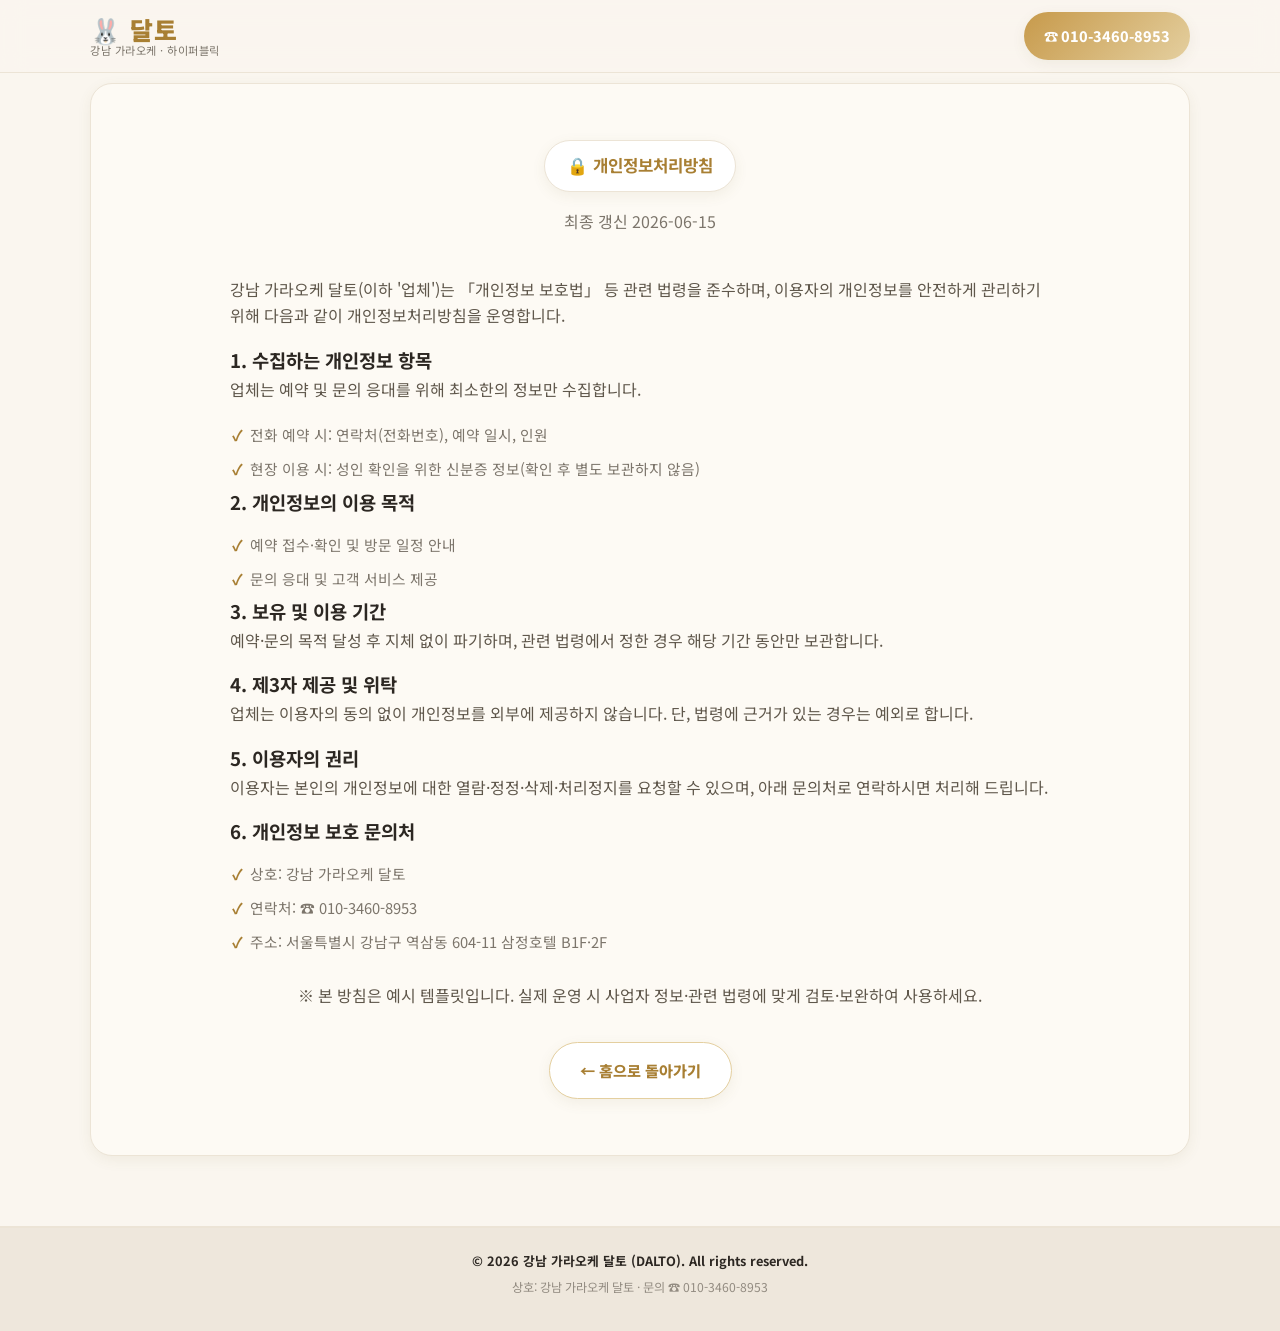
==== privacy.html @ 57aaef27 "법적 고지 페이지 추가로 푸터 완성 (개인정보처리방침·이용약관) - privacy.html / terms.html 생성 (예시 템플릿, 동일 스타일) - 푸터 하단에 법적 고지 내" ====
<!DOCTYPE html>
<html lang="ko">
<head>
  <meta charset="UTF-8" />
  <meta name="viewport" content="width=device-width, initial-scale=1.0" />
  <title>개인정보처리방침 | 강남 가라오케 달토</title>
  <meta name="description" content="강남 가라오케 달토 개인정보처리방침 — 수집 항목, 이용 목적, 보유 기간, 문의처 안내." />
  <meta name="robots" content="index, follow" />
  <link rel="canonical" href="https://daltokr24.example.com/privacy.html" />
  <link rel="preconnect" href="https://fonts.googleapis.com" />
  <link rel="preconnect" href="https://fonts.gstatic.com" crossorigin />
  <link href="https://fonts.googleapis.com/css2?family=Noto+Sans+KR:wght@400;500;700;900&display=swap" rel="stylesheet" />
  <link rel="stylesheet" href="styles.css" />
</head>
<body>
  <header class="site-header">
    <div class="nav-container">
      <a href="index.html#home" class="brand">
        <span class="brand-logo">🐰 달토</span>
        <span class="brand-sub">강남 가라오케 · 하이퍼블릭</span>
      </a>
      <a href="tel:010-3460-8953" class="nav-cta" style="margin-left:auto">☎ 010-3460-8953</a>
    </div>
  </header>

  <main>
    <div class="container blocks">
      <section class="block">
        <div class="block-head">
          <span class="chip">🔒 개인정보처리방침</span>
          <p class="block-lead">최종 갱신 2026-06-15</p>
        </div>
        <div class="prose">
          <p>강남 가라오케 달토(이하 '업체')는 「개인정보 보호법」 등 관련 법령을 준수하며, 이용자의 개인정보를 안전하게 관리하기 위해 다음과 같이 개인정보처리방침을 운영합니다.</p>

          <h3>1. 수집하는 개인정보 항목</h3>
          <p>업체는 예약 및 문의 응대를 위해 최소한의 정보만 수집합니다.</p>
          <ul class="list">
            <li>전화 예약 시: 연락처(전화번호), 예약 일시, 인원</li>
            <li>현장 이용 시: 성인 확인을 위한 신분증 정보(확인 후 별도 보관하지 않음)</li>
          </ul>

          <h3>2. 개인정보의 이용 목적</h3>
          <ul class="list">
            <li>예약 접수·확인 및 방문 일정 안내</li>
            <li>문의 응대 및 고객 서비스 제공</li>
          </ul>

          <h3>3. 보유 및 이용 기간</h3>
          <p>예약·문의 목적 달성 후 지체 없이 파기하며, 관련 법령에서 정한 경우 해당 기간 동안만 보관합니다.</p>

          <h3>4. 제3자 제공 및 위탁</h3>
          <p>업체는 이용자의 동의 없이 개인정보를 외부에 제공하지 않습니다. 단, 법령에 근거가 있는 경우는 예외로 합니다.</p>

          <h3>5. 이용자의 권리</h3>
          <p>이용자는 본인의 개인정보에 대한 열람·정정·삭제·처리정지를 요청할 수 있으며, 아래 문의처로 연락하시면 처리해 드립니다.</p>

          <h3>6. 개인정보 보호 문의처</h3>
          <ul class="list">
            <li>상호: 강남 가라오케 달토</li>
            <li>연락처: ☎ <a href="tel:010-3460-8953">010-3460-8953</a></li>
            <li>주소: 서울특별시 강남구 역삼동 604-11 삼정호텔 B1F·2F</li>
          </ul>
          <p class="note">※ 본 방침은 예시 템플릿입니다. 실제 운영 시 사업자 정보·관련 법령에 맞게 검토·보완하여 사용하세요.</p>
        </div>
        <p style="text-align:center"><a href="index.html" class="btn btn-ghost">← 홈으로 돌아가기</a></p>
      </section>
    </div>
  </main>

  <footer class="site-footer">
    <div class="footer-bottom">
      <div class="container footer-bottom-inner">
        <p class="footer-copy">© <span id="year"></span> 강남 가라오케 달토 (DALTO). All rights reserved.</p>
        <p class="footer-meta">상호: 강남 가라오케 달토 · 문의 ☎ 010-3460-8953</p>
      </div>
    </div>
  </footer>
  <script src="script.js"></script>
</body>
</html>
---- styles.css ----
/* ============================================================
   강남 가라오케 달토 — 소프트 카드 UI
   크림 배경 블록 · 아이콘 칩 · 부드러운 그림자 · 앱처럼 정돈된 프리미엄
   ============================================================ */
:root {
  --cream: #faf6ef;          /* 페이지 배경 */
  --cream-block: #fdfaf4;    /* 블록 배경 */
  --cream-deep: #f3ece0;     /* 강조 크림 블록 */
  --card: #ffffff;
  --gold: #c79a4b;
  --gold-soft: #e4cf9f;
  --gold-deep: #a87f33;
  --ink: #2c2722;            /* 본문 텍스트 */
  --ink-dim: #7c756b;        /* 보조 텍스트 */
  --accent: #b88a3e;         /* 예약 블록 */
  --accent-2: #8c6322;
  --line: #ece4d6;
  --shadow-sm: 0 4px 14px rgba(120, 96, 50, 0.08);
  --shadow-md: 0 14px 34px rgba(120, 96, 50, 0.12);
  --shadow-lg: 0 24px 60px rgba(120, 96, 50, 0.16);
  --radius: 22px;
  --radius-sm: 16px;
  --max: 1140px;
}

* { box-sizing: border-box; margin: 0; padding: 0; }
html { scroll-behavior: smooth; }

body {
  font-family: "Noto Sans KR", "Apple SD Gothic Neo", system-ui, sans-serif;
  background: var(--cream);
  color: var(--ink);
  line-height: 1.65;
  -webkit-font-smoothing: antialiased;
}

a { color: inherit; text-decoration: none; }
.container { max-width: var(--max); margin: 0 auto; padding: 0 20px; }

/* ============ 아이콘 칩 ============ */
.chip {
  display: inline-flex;
  align-items: center;
  gap: 8px;
  background: #fff;
  color: var(--gold-deep);
  font-weight: 700;
  font-size: 1.05rem;
  padding: 11px 22px;
  border-radius: 999px;
  box-shadow: var(--shadow-sm);
  border: 1px solid var(--line);
}
.chip-hero {
  background: rgba(255, 255, 255, 0.85);
  font-size: 0.82rem;
  letter-spacing: 1px;
  color: var(--gold-deep);
}
.chip-light {
  background: rgba(255, 255, 255, 0.22);
  color: #fff;
  border-color: rgba(255, 255, 255, 0.35);
  backdrop-filter: blur(4px);
}

/* ============ 헤더 / 내비게이션 ============ */
.site-header {
  position: sticky;
  top: 0;
  z-index: 100;
  background: rgba(250, 246, 239, 0.9);
  backdrop-filter: blur(12px);
  border-bottom: 1px solid var(--line);
}
.nav-container {
  max-width: var(--max);
  margin: 0 auto;
  padding: 0 20px;
  height: 72px;
  display: flex;
  align-items: center;
  gap: 24px;
}
.brand { display: flex; flex-direction: column; line-height: 1.15; }
.brand-logo { font-size: 1.55rem; font-weight: 900; letter-spacing: 1px; color: var(--gold-deep); }
.brand-sub { font-size: 0.7rem; color: var(--ink-dim); letter-spacing: 0.5px; }

.main-nav { margin-left: auto; }
.nav-menu { display: flex; list-style: none; gap: 2px; }
.nav-item { position: relative; }
.nav-item > a {
  display: block;
  padding: 25px 15px;
  font-weight: 700;
  font-size: 0.94rem;
  color: var(--ink);
  transition: color 0.2s;
}
.nav-item > a:hover { color: var(--gold-deep); }

.dropdown {
  position: absolute;
  top: 100%;
  left: 0;
  min-width: 224px;
  list-style: none;
  background: #fff;
  border: 1px solid var(--line);
  border-radius: var(--radius-sm);
  padding: 10px;
  opacity: 0;
  visibility: hidden;
  transform: translateY(10px);
  transition: all 0.22s ease;
  box-shadow: var(--shadow-md);
}
.nav-item:hover .dropdown,
.nav-item:focus-within .dropdown {
  opacity: 1; visibility: visible; transform: translateY(0);
}
.dropdown li a {
  display: block;
  padding: 11px 14px;
  font-size: 0.88rem;
  color: var(--ink-dim);
  border-radius: 10px;
  white-space: nowrap;
  transition: all 0.15s;
}
.dropdown li a:hover { color: var(--gold-deep); background: var(--cream-deep); }

.nav-cta {
  background: linear-gradient(135deg, var(--gold), var(--gold-soft));
  color: #fff;
  font-weight: 800;
  padding: 12px 20px;
  border-radius: 999px;
  font-size: 0.9rem;
  white-space: nowrap;
  box-shadow: var(--shadow-sm);
}

.nav-toggle { display: none; flex-direction: column; gap: 5px; background: none; border: none; cursor: pointer; margin-left: auto; }
.nav-toggle span { width: 26px; height: 2.5px; background: var(--gold-deep); border-radius: 2px; transition: 0.3s; }

/* ============ 히어로 ============ */
.hero {
  padding: 60px 20px;
  display: flex;
  justify-content: center;
}
.hero-card {
  width: 100%;
  max-width: var(--max);
  text-align: center;
  padding: 90px 36px;
  border-radius: 34px;
  background:
    radial-gradient(circle at 30% 20%, rgba(255, 255, 255, 0.55), transparent 50%),
    linear-gradient(135deg, #f6e7c6, #efd9ad 45%, #e7c98e);
  box-shadow: var(--shadow-lg);
  position: relative;
  overflow: hidden;
}
.hero-card::after {
  content: "";
  position: absolute;
  bottom: -80px; right: -60px;
  width: 280px; height: 280px;
  background: radial-gradient(circle, rgba(255,255,255,0.45), transparent 70%);
  border-radius: 50%;
}
.hero-title {
  font-size: clamp(2.4rem, 7vw, 4.6rem);
  font-weight: 900;
  letter-spacing: 1px;
  color: var(--ink);
  margin: 22px 0 0;
}
.hero-title span { color: var(--gold-deep); }
.hero-slogan { color: #6b5e45; margin: 18px auto 30px; max-width: 560px; font-size: 1.08rem; font-weight: 500; }
.hero-points { list-style: none; display: flex; justify-content: center; flex-wrap: wrap; gap: 10px; margin-bottom: 38px; position: relative; z-index: 1; }
.hero-points li {
  background: rgba(255, 255, 255, 0.75);
  border-radius: 999px;
  padding: 9px 18px;
  font-size: 0.88rem;
  font-weight: 600;
  color: var(--gold-deep);
  box-shadow: var(--shadow-sm);
}
.hero-buttons { display: flex; justify-content: center; gap: 14px; flex-wrap: wrap; position: relative; z-index: 1; }

/* ============ 버튼 ============ */
.btn {
  display: inline-block;
  padding: 15px 30px;
  border-radius: 999px;
  font-weight: 800;
  font-size: 0.95rem;
  transition: transform 0.15s, box-shadow 0.2s;
}
.btn:hover { transform: translateY(-3px); }
.btn-primary { background: linear-gradient(135deg, var(--gold), var(--gold-deep)); color: #fff; box-shadow: var(--shadow-md); }
.btn-ghost { background: #fff; border: 1.5px solid var(--gold-soft); color: var(--gold-deep); box-shadow: var(--shadow-sm); }
.btn-white { background: #fff; color: var(--accent-2); box-shadow: var(--shadow-md); }

/* ============ 블록 (섹션 카드) ============ */
.blocks { display: flex; flex-direction: column; gap: 30px; padding-top: 10px; padding-bottom: 70px; }
.block {
  background: var(--cream-block);
  border: 1px solid var(--line);
  border-radius: var(--radius);
  padding: 56px 44px;
  box-shadow: var(--shadow-sm);
}
.block-cream { background: var(--cream-deep); }
.block-accent {
  background: linear-gradient(135deg, var(--accent), var(--accent-2));
  border: none;
  box-shadow: var(--shadow-md);
}
.block-head { text-align: center; margin-bottom: 42px; }
.block-lead { color: var(--ink-dim); margin-top: 16px; font-size: 1rem; }
.block-lead-light { color: rgba(255, 255, 255, 0.92); }

/* ============ 그리드 / 카드 ============ */
.grid { display: grid; gap: 20px; }
.grid-2 { grid-template-columns: repeat(2, 1fr); }
.grid-3 { grid-template-columns: repeat(3, 1fr); }
.grid-4 { grid-template-columns: repeat(4, 1fr); }

.card, .feature {
  background: var(--card);
  border: 1px solid var(--line);
  border-radius: var(--radius-sm);
  padding: 30px 26px;
  box-shadow: var(--shadow-sm);
  transition: transform 0.22s, box-shadow 0.22s;
}
.card:hover, .feature:hover { transform: translateY(-6px); box-shadow: var(--shadow-md); }
.card h3, .feature h3 { color: var(--ink); font-size: 1.08rem; margin-bottom: 10px; font-weight: 700; }
.card p, .feature p { color: var(--ink-dim); font-size: 0.92rem; }

.card-icon, .feature-icon {
  display: inline-flex;
  align-items: center;
  justify-content: center;
  width: 56px; height: 56px;
  border-radius: 18px;
  background: linear-gradient(135deg, #fdf3dc, #f6e3b8);
  font-size: 1.7rem;
  margin-bottom: 16px;
  box-shadow: inset 0 0 0 1px rgba(199, 154, 75, 0.15);
}
.feature { text-align: center; }
.feature-icon { margin-left: auto; margin-right: auto; }

.list { list-style: none; margin-top: 10px; }
.list li { color: var(--ink-dim); font-size: 0.92rem; padding: 5px 0 5px 20px; position: relative; }
.list li::before { content: "✓"; color: var(--gold-deep); font-weight: 800; position: absolute; left: 2px; }

/* ============ 예약 CTA ============ */
.cta-box { text-align: center; max-width: 560px; margin: 0 auto; }
.cta-phone { font-size: clamp(2rem, 6vw, 3rem); font-weight: 900; color: #fff; margin-bottom: 22px; }
.cta-phone a { color: #fff; }
.reserve-chips { display: flex; flex-wrap: wrap; justify-content: center; gap: 10px; margin-bottom: 28px; }
.reserve-chips span {
  background: rgba(255, 255, 255, 0.18);
  color: #fff;
  font-weight: 600;
  font-size: 0.88rem;
  padding: 9px 16px;
  border-radius: 999px;
  border: 1px solid rgba(255, 255, 255, 0.3);
}

/* ============ 지도 ============ */
.map-card { text-align: center; display: flex; flex-direction: column; align-items: center; gap: 12px; }
.map-card .card-icon { margin-bottom: 8px; }
.map-card .btn { width: 100%; max-width: 240px; }

/* ============ FAQ ============ */
.faq { max-width: 780px; margin: 0 auto; display: flex; flex-direction: column; gap: 14px; }
.faq details {
  background: #fff;
  border: 1px solid var(--line);
  border-radius: var(--radius-sm);
  padding: 20px 24px;
  box-shadow: var(--shadow-sm);
  transition: box-shadow 0.2s;
}
.faq details[open] { box-shadow: var(--shadow-md); }
.faq summary { cursor: pointer; font-weight: 700; color: var(--ink); list-style: none; }
.faq summary::after { content: "+"; float: right; color: var(--gold-deep); font-weight: 800; font-size: 1.2rem; }
.faq details[open] summary::after { content: "–"; }
.faq details p { color: var(--ink-dim); margin-top: 14px; font-size: 0.92rem; }

/* ============ 푸터 (다열 · NAP · 사이트맵 · 신뢰) ============ */
.site-footer {
  background: var(--cream-deep);
  border-top: 1px solid var(--line);
  color: var(--ink-dim);
  font-size: 0.9rem;
}
.footer-grid {
  display: grid;
  grid-template-columns: 1.6fr 1fr 1fr 1.5fr;
  gap: 36px;
  padding: 60px 20px 48px;
}
.footer-col { min-width: 0; }
.footer-brand { font-size: 1.4rem; font-weight: 900; color: var(--gold-deep); margin-bottom: 10px; }
.footer-tag { color: var(--ink); font-weight: 600; font-size: 0.92rem; margin-bottom: 10px; }
.footer-desc { font-size: 0.86rem; line-height: 1.7; margin-bottom: 18px; }
.footer-social { display: flex; flex-wrap: wrap; gap: 8px; }
.footer-social a {
  background: #fff; border: 1px solid var(--line); border-radius: 999px;
  padding: 8px 14px; font-size: 0.82rem; font-weight: 700; color: var(--gold-deep);
  box-shadow: var(--shadow-sm); transition: transform 0.15s;
}
.footer-social a:hover { transform: translateY(-2px); }

.footer-h { font-size: 0.95rem; font-weight: 800; color: var(--ink); margin-bottom: 16px; }
.footer-nav { list-style: none; display: flex; flex-direction: column; gap: 10px; }
.footer-nav a { color: var(--ink-dim); font-weight: 500; font-size: 0.88rem; transition: color 0.15s; }
.footer-nav a:hover { color: var(--gold-deep); }

.footer-address { font-style: normal; display: flex; flex-direction: column; gap: 10px; }
.footer-line { font-size: 0.86rem; line-height: 1.6; }
.footer-line strong { color: var(--gold-deep); }
.footer-phone { font-size: 1.45rem; font-weight: 900; color: var(--gold-deep); margin-top: 4px; }
.footer-cta { margin-top: 18px; text-align: center; font-size: 0.9rem; }

.footer-bottom { border-top: 1px solid var(--line); background: rgba(0,0,0,0.02); }
.footer-bottom-inner {
  display: flex; flex-wrap: wrap; align-items: center; justify-content: center;
  gap: 6px 18px; padding: 22px 20px 34px; text-align: center; position: relative;
}
.footer-legal { display: flex; flex-wrap: wrap; justify-content: center; gap: 8px 18px; width: 100%; margin-bottom: 8px; }
.footer-legal a { font-size: 0.82rem; font-weight: 700; color: var(--gold-deep); }
.footer-copy { font-size: 0.8rem; font-weight: 700; color: var(--ink); width: 100%; }
.footer-meta { font-size: 0.76rem; opacity: 0.8; width: 100%; }
.footer-top {
  position: absolute; right: 20px; top: 18px;
  background: #fff; border: 1px solid var(--line); border-radius: 999px;
  padding: 7px 14px; font-size: 0.78rem; font-weight: 700; color: var(--gold-deep);
  box-shadow: var(--shadow-sm);
}

/* ============ 본문 산문 (prose) ============ */
.prose { max-width: 820px; margin: 0 auto 34px; }
.prose p { color: #5f574b; font-size: 1rem; margin-bottom: 16px; }
.prose strong { color: var(--ink); }

/* ============ 비교표 ============ */
.table-wrap { overflow-x: auto; border-radius: var(--radius-sm); box-shadow: var(--shadow-sm); }
.compare { width: 100%; border-collapse: collapse; background: #fff; min-width: 560px; }
.compare th, .compare td { padding: 16px 18px; text-align: left; border-bottom: 1px solid var(--line); font-size: 0.94rem; }
.compare thead th { background: linear-gradient(135deg, var(--gold), var(--gold-deep)); color: #fff; font-weight: 800; }
.compare thead th:last-child { background: linear-gradient(135deg, var(--gold-deep), var(--accent-2)); }
.compare tbody td:first-child { font-weight: 700; color: var(--ink); background: var(--cream-deep); }
.compare tbody tr:last-child td { border-bottom: none; }
.compare tbody td:last-child { color: var(--gold-deep); font-weight: 600; }

/* ============ 이용 가이드 스텝 ============ */
.steps { list-style: none; max-width: 820px; margin: 0 auto; display: flex; flex-direction: column; gap: 16px; }
.steps li { display: flex; gap: 18px; align-items: flex-start; background: #fff; border: 1px solid var(--line); border-radius: var(--radius-sm); padding: 22px 24px; box-shadow: var(--shadow-sm); }
.step-no {
  flex: 0 0 auto;
  width: 42px; height: 42px;
  display: inline-flex; align-items: center; justify-content: center;
  border-radius: 50%;
  background: linear-gradient(135deg, var(--gold), var(--gold-deep));
  color: #fff; font-weight: 900; font-size: 1.1rem;
  box-shadow: var(--shadow-sm);
}
.steps h3 { font-size: 1.05rem; margin-bottom: 5px; color: var(--ink); }
.steps p { color: var(--ink-dim); font-size: 0.93rem; }

/* ============ 바이라인 / 노트 ============ */
.byline { text-align: center; margin-top: 28px; font-size: 0.85rem; color: var(--ink-dim); }
.byline strong { color: var(--gold-deep); }
.note { text-align: center; margin-top: 22px; font-size: 0.82rem; color: var(--ink-dim); }

/* ============ 후기 카드 ============ */
.review { display: flex; flex-direction: column; gap: 10px; }
.review .stars { color: var(--gold); font-size: 1.05rem; letter-spacing: 2px; }
.review p { color: #5f574b; font-style: italic; }
.review-by { font-size: 0.84rem; color: var(--ink-dim); font-weight: 600; }

/* ============ 모바일 고정 전화 ============ */
.floating-call {
  position: fixed;
  bottom: 18px; left: 50%;
  transform: translateX(-50%);
  background: linear-gradient(135deg, var(--gold), var(--gold-deep));
  color: #fff;
  font-weight: 800;
  padding: 14px 28px;
  border-radius: 999px;
  box-shadow: var(--shadow-lg);
  z-index: 90;
  display: none;
}

/* ============ 반응형 ============ */
@media (max-width: 920px) {
  .nav-cta { display: none; }
  .nav-toggle { display: flex; }
  .main-nav {
    position: fixed;
    top: 72px; right: 0;
    width: 286px;
    height: calc(100vh - 72px);
    background: #fff;
    border-left: 1px solid var(--line);
    transform: translateX(100%);
    transition: transform 0.3s ease;
    overflow-y: auto;
    margin-left: 0;
    box-shadow: var(--shadow-lg);
  }
  .main-nav.open { transform: translateX(0); }
  .nav-menu { flex-direction: column; gap: 0; padding: 12px 0; }
  .nav-item > a { padding: 14px 22px; }
  .dropdown {
    position: static; opacity: 1; visibility: visible; transform: none;
    box-shadow: none; border: none; background: var(--cream); border-radius: 0;
    padding: 4px 0 8px;
  }
  .dropdown li a { padding: 9px 36px; }
  .nav-toggle.active span:nth-child(1) { transform: translateY(7.5px) rotate(45deg); }
  .nav-toggle.active span:nth-child(2) { opacity: 0; }
  .nav-toggle.active span:nth-child(3) { transform: translateY(-7.5px) rotate(-45deg); }
  .floating-call { display: block; }
}
@media (max-width: 900px) {
  .grid-4 { grid-template-columns: repeat(2, 1fr); }
  .block { padding: 44px 26px; }
  .footer-grid { grid-template-columns: 1fr 1fr; gap: 30px 24px; }
  .footer-brand-col, .footer-contact { grid-column: 1 / -1; }
}
@media (max-width: 600px) {
  .grid-2, .grid-3, .grid-4 { grid-template-columns: 1fr; }
  .hero-card { padding: 60px 24px; }
  .block { padding: 38px 20px; }
  .footer-grid { grid-template-columns: 1fr; padding-bottom: 36px; }
  .footer-top { position: static; display: inline-block; margin-top: 12px; }
  .floating-call { bottom: 14px; }
}
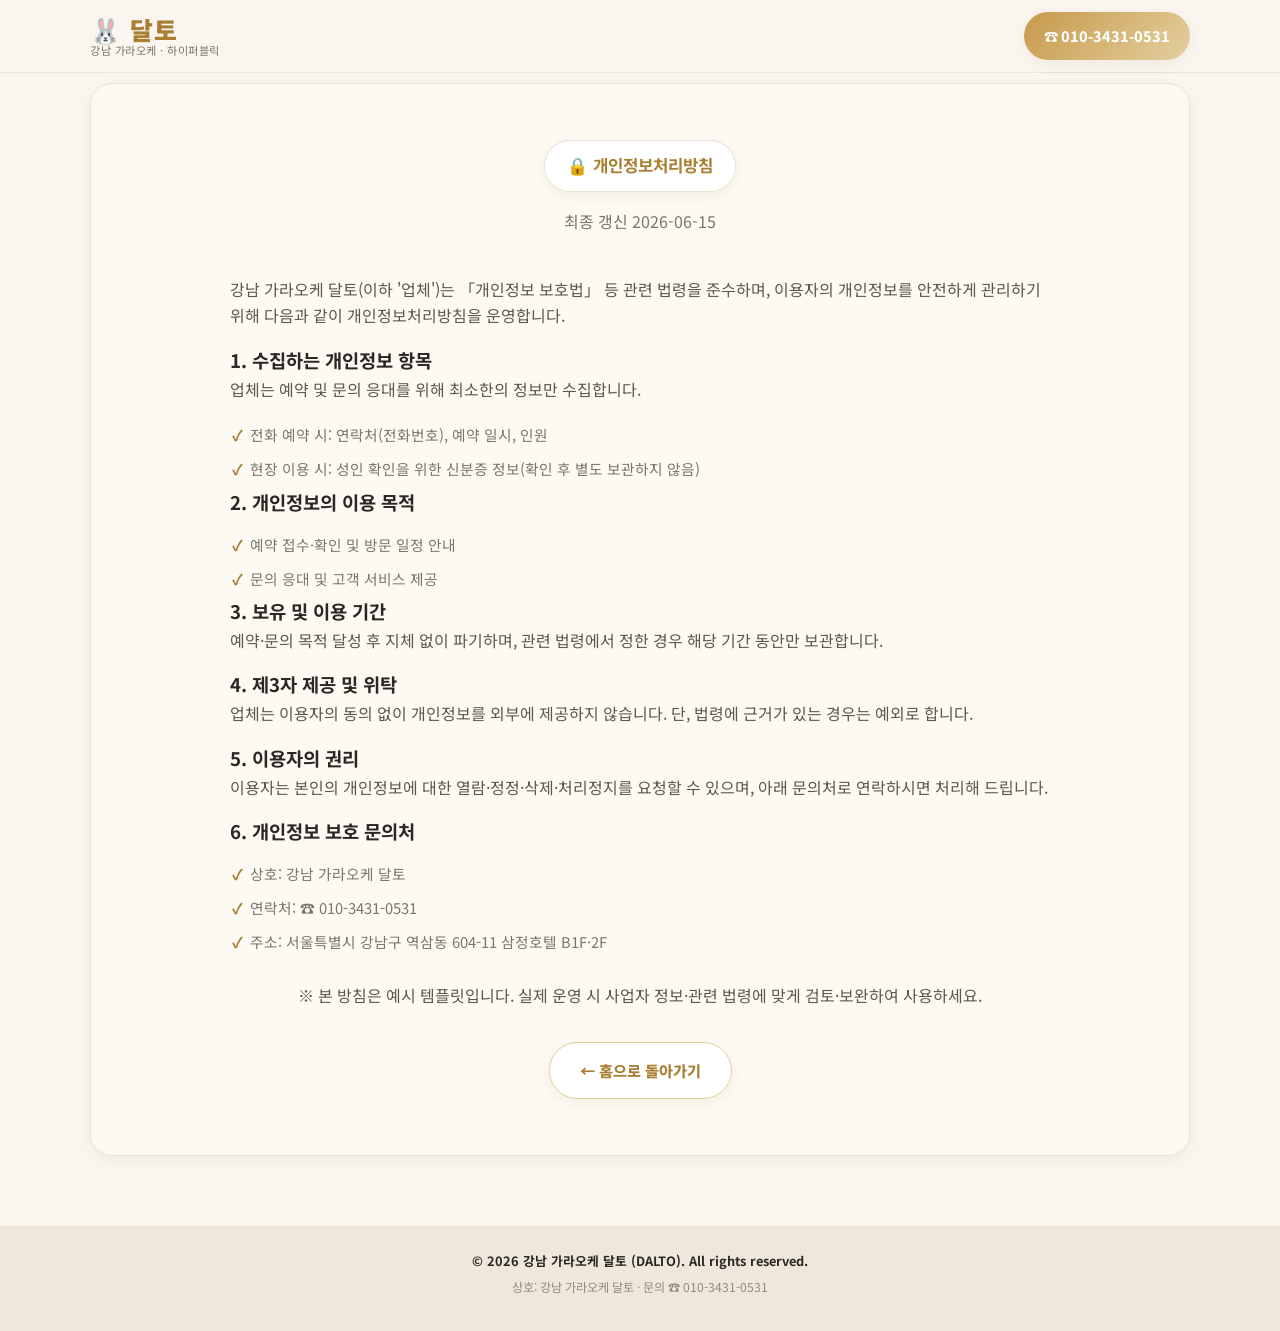
==== commit acb6cc07: "예약 전화번호 변경 (010-3460-8953 → 010-3431-0531) - 전 페이지 본문/CTA/플로팅 버튼/푸터 tel 링크·표시 번호 일괄 변경 - 스키마 telepho" ====
--- a/privacy.html
+++ b/privacy.html
@@ -3,10 +3,38 @@
 <head>
   <meta charset="UTF-8" />
   <meta name="viewport" content="width=device-width, initial-scale=1.0" />
+  <link rel="icon" href="assets/favicon.ico" sizes="any" />
+  <link rel="icon" href="assets/favicon.svg" type="image/svg+xml" />
+  <link rel="apple-touch-icon" href="assets/apple-touch-icon.png" />
   <title>개인정보처리방침 | 강남 가라오케 달토</title>
   <meta name="description" content="강남 가라오케 달토 개인정보처리방침 — 수집 항목, 이용 목적, 보유 기간, 문의처 안내." />
   <meta name="robots" content="index, follow" />
   <link rel="canonical" href="https://daltokr24.example.com/privacy.html" />
+
+  <!-- ===== 구조화 데이터: WebPage + 빵부스러기 ===== -->
+  <script type="application/ld+json">
+  {
+    "@context": "https://schema.org",
+    "@type": "WebPage",
+    "name": "개인정보처리방침 | 강남 가라오케 달토",
+    "url": "https://daltokr24.example.com/privacy.html",
+    "description": "강남 가라오케 달토 개인정보처리방침 — 수집 항목, 이용 목적, 보유 기간, 문의처 안내.",
+    "isPartOf": { "@type": "WebSite", "name": "강남 가라오케 달토", "url": "https://daltokr24.example.com/" },
+    "inLanguage": "ko-KR",
+    "dateModified": "2026-06-15"
+  }
+  </script>
+  <script type="application/ld+json">
+  {
+    "@context": "https://schema.org",
+    "@type": "BreadcrumbList",
+    "itemListElement": [
+      { "@type": "ListItem", "position": 1, "name": "홈", "item": "https://daltokr24.example.com/" },
+      { "@type": "ListItem", "position": 2, "name": "개인정보처리방침", "item": "https://daltokr24.example.com/privacy.html" }
+    ]
+  }
+  </script>
+
   <link rel="preconnect" href="https://fonts.googleapis.com" />
   <link rel="preconnect" href="https://fonts.gstatic.com" crossorigin />
   <link href="https://fonts.googleapis.com/css2?family=Noto+Sans+KR:wght@400;500;700;900&display=swap" rel="stylesheet" />
@@ -19,7 +47,7 @@
         <span class="brand-logo">🐰 달토</span>
         <span class="brand-sub">강남 가라오케 · 하이퍼블릭</span>
       </a>
-      <a href="tel:010-3460-8953" class="nav-cta" style="margin-left:auto">☎ 010-3460-8953</a>
+      <a href="tel:010-3431-0531" class="nav-cta" style="margin-left:auto">☎ 010-3431-0531</a>
     </div>
   </header>
 
@@ -58,7 +86,7 @@
           <h3>6. 개인정보 보호 문의처</h3>
           <ul class="list">
             <li>상호: 강남 가라오케 달토</li>
-            <li>연락처: ☎ <a href="tel:010-3460-8953">010-3460-8953</a></li>
+            <li>연락처: ☎ <a href="tel:010-3431-0531">010-3431-0531</a></li>
             <li>주소: 서울특별시 강남구 역삼동 604-11 삼정호텔 B1F·2F</li>
           </ul>
           <p class="note">※ 본 방침은 예시 템플릿입니다. 실제 운영 시 사업자 정보·관련 법령에 맞게 검토·보완하여 사용하세요.</p>
@@ -72,7 +100,7 @@
     <div class="footer-bottom">
       <div class="container footer-bottom-inner">
         <p class="footer-copy">© <span id="year"></span> 강남 가라오케 달토 (DALTO). All rights reserved.</p>
-        <p class="footer-meta">상호: 강남 가라오케 달토 · 문의 ☎ 010-3460-8953</p>
+        <p class="footer-meta">상호: 강남 가라오케 달토 · 문의 ☎ 010-3431-0531</p>
       </div>
     </div>
   </footer>
--- a/styles.css
+++ b/styles.css
@@ -306,7 +306,7 @@
 }
 .footer-grid {
   display: grid;
-  grid-template-columns: 1.6fr 1fr 1fr 1.5fr;
+  grid-template-columns: 1.6fr 1fr 1fr 1fr 1.5fr;
   gap: 36px;
   padding: 60px 20px 48px;
 }
@@ -389,6 +389,51 @@
 .review .stars { color: var(--gold); font-size: 1.05rem; letter-spacing: 2px; }
 .review p { color: #5f574b; font-style: italic; }
 .review-by { font-size: 0.84rem; color: var(--ink-dim); font-weight: 600; }
+
+/* ============ 브레드크럼 ============ */
+.breadcrumb { max-width: var(--max); margin: 0 auto; padding: 18px 20px 0; }
+.breadcrumb ol { list-style: none; display: flex; flex-wrap: wrap; align-items: center; gap: 8px; font-size: 0.82rem; color: var(--ink-dim); }
+.breadcrumb li { display: inline-flex; align-items: center; gap: 8px; }
+.breadcrumb li:not(:last-child)::after { content: "›"; color: var(--gold-soft); font-weight: 800; }
+.breadcrumb a { color: var(--gold-deep); font-weight: 700; }
+.breadcrumb a:hover { text-decoration: underline; }
+.breadcrumb li[aria-current] { color: var(--ink); font-weight: 600; }
+
+/* ============ 지역 안내 (내부링크 허브) ============ */
+.region-grid { display: grid; grid-template-columns: repeat(3, 1fr); gap: 18px; }
+.region-card {
+  display: flex; flex-direction: column; gap: 8px;
+  background: var(--card); border: 1px solid var(--line); border-radius: var(--radius-sm);
+  padding: 24px 24px 22px; box-shadow: var(--shadow-sm);
+  transition: transform 0.22s, box-shadow 0.22s, border-color 0.22s;
+}
+.region-card:hover { transform: translateY(-6px); box-shadow: var(--shadow-md); border-color: var(--gold-soft); }
+.region-card .region-area { display: inline-flex; align-items: center; gap: 8px; font-weight: 800; color: var(--gold-deep); font-size: 1.08rem; }
+.region-card .region-kw { color: var(--ink); font-weight: 700; font-size: 0.95rem; }
+.region-card p { color: var(--ink-dim); font-size: 0.88rem; }
+.region-card .region-go { margin-top: 6px; font-size: 0.85rem; font-weight: 800; color: var(--gold-deep); }
+.region-card:hover .region-go { text-decoration: underline; }
+
+/* 관련 지역(교차링크) 칩 */
+.related-links { display: flex; flex-wrap: wrap; gap: 10px; justify-content: center; }
+.related-links a {
+  background: #fff; border: 1px solid var(--line); border-radius: 999px;
+  padding: 10px 18px; font-size: 0.88rem; font-weight: 700; color: var(--gold-deep);
+  box-shadow: var(--shadow-sm); transition: transform 0.15s, border-color 0.15s;
+}
+.related-links a:hover { transform: translateY(-2px); border-color: var(--gold-soft); }
+
+/* ============ 평점 요약(AggregateRating 시각화) ============ */
+.rating-box {
+  max-width: 560px; margin: 0 auto 30px;
+  display: flex; align-items: center; gap: 22px; flex-wrap: wrap; justify-content: center;
+  background: #fff; border: 1px solid var(--line); border-radius: var(--radius-sm);
+  padding: 22px 28px; box-shadow: var(--shadow-sm);
+}
+.rating-score { font-size: 2.6rem; font-weight: 900; color: var(--gold-deep); line-height: 1; }
+.rating-meta { text-align: left; }
+.rating-meta .rating-stars { color: var(--gold); font-size: 1.15rem; letter-spacing: 2px; }
+.rating-meta .rating-count { font-size: 0.84rem; color: var(--ink-dim); margin-top: 4px; }
 
 /* ============ 모바일 고정 전화 ============ */
 .floating-call {
@@ -438,12 +483,13 @@
 }
 @media (max-width: 900px) {
   .grid-4 { grid-template-columns: repeat(2, 1fr); }
+  .region-grid { grid-template-columns: repeat(2, 1fr); }
   .block { padding: 44px 26px; }
   .footer-grid { grid-template-columns: 1fr 1fr; gap: 30px 24px; }
   .footer-brand-col, .footer-contact { grid-column: 1 / -1; }
 }
 @media (max-width: 600px) {
-  .grid-2, .grid-3, .grid-4 { grid-template-columns: 1fr; }
+  .grid-2, .grid-3, .grid-4, .region-grid { grid-template-columns: 1fr; }
   .hero-card { padding: 60px 24px; }
   .block { padding: 38px 20px; }
   .footer-grid { grid-template-columns: 1fr; padding-bottom: 36px; }
